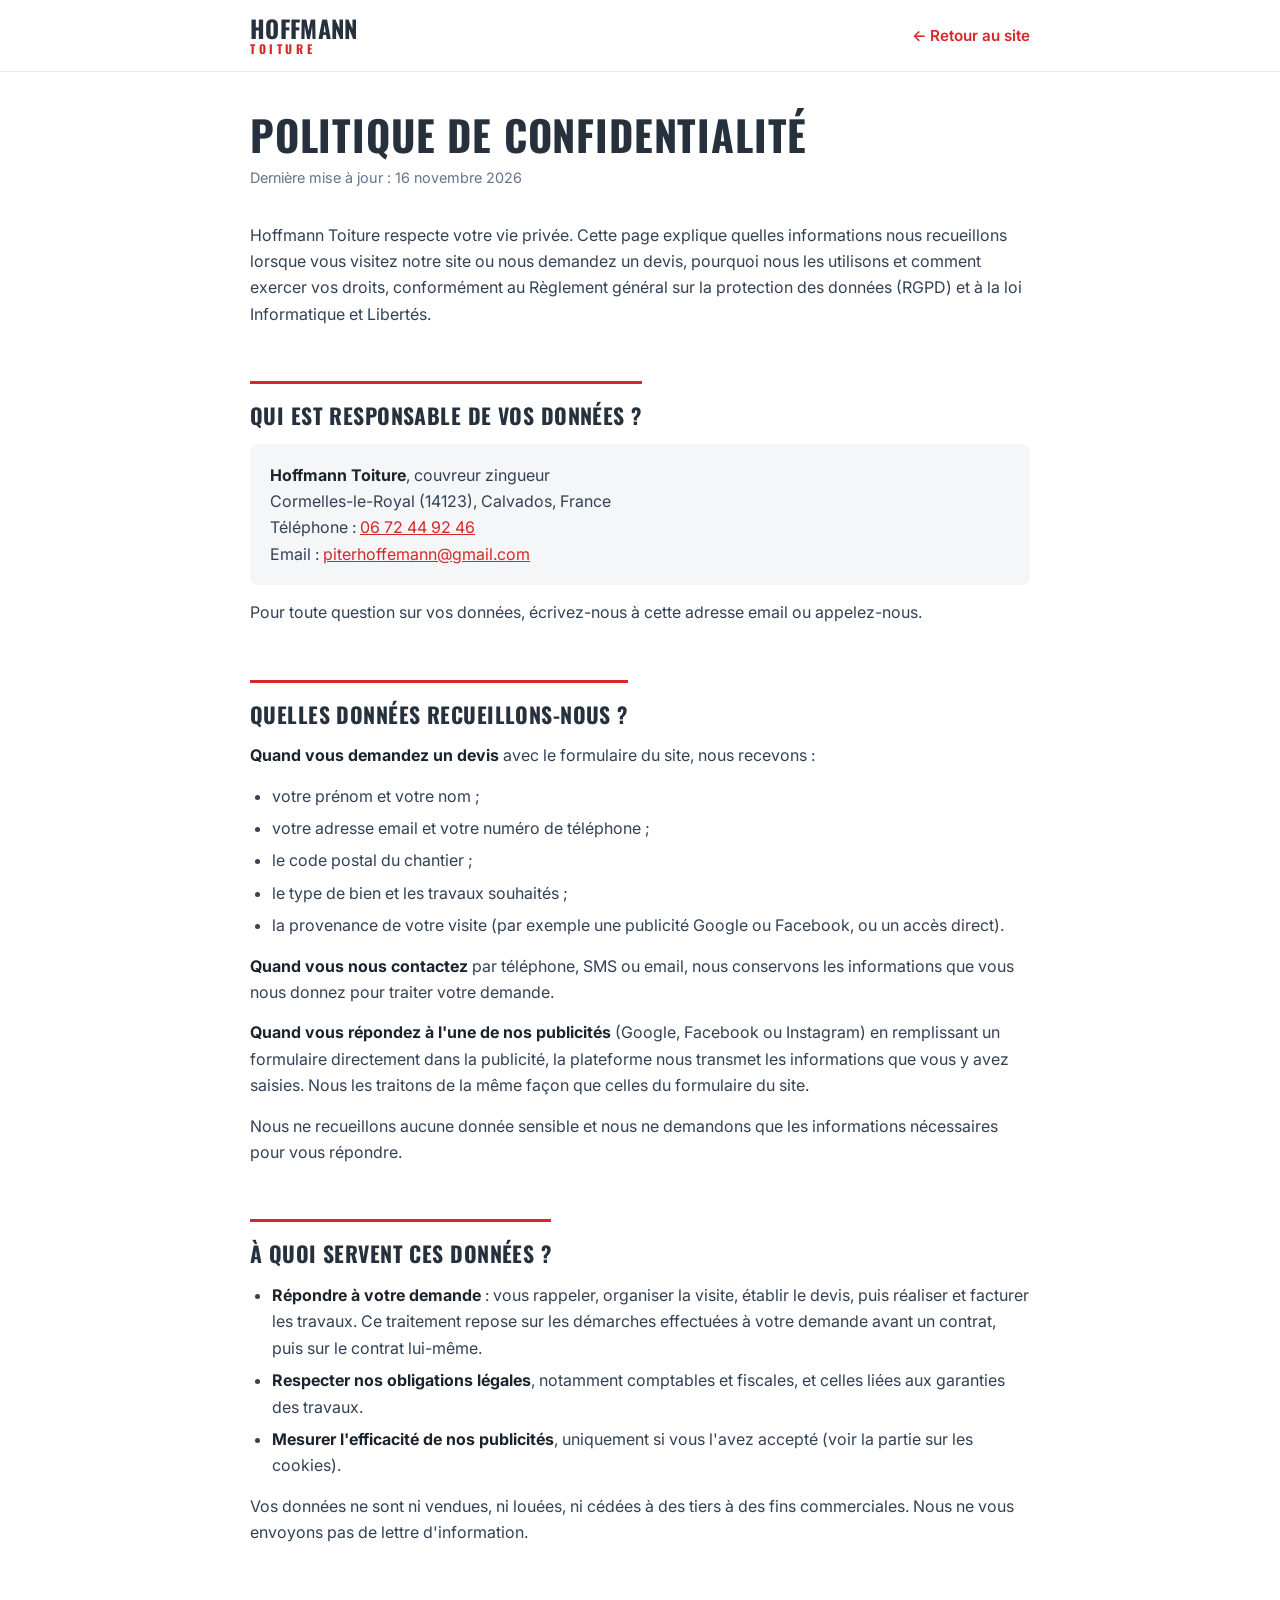
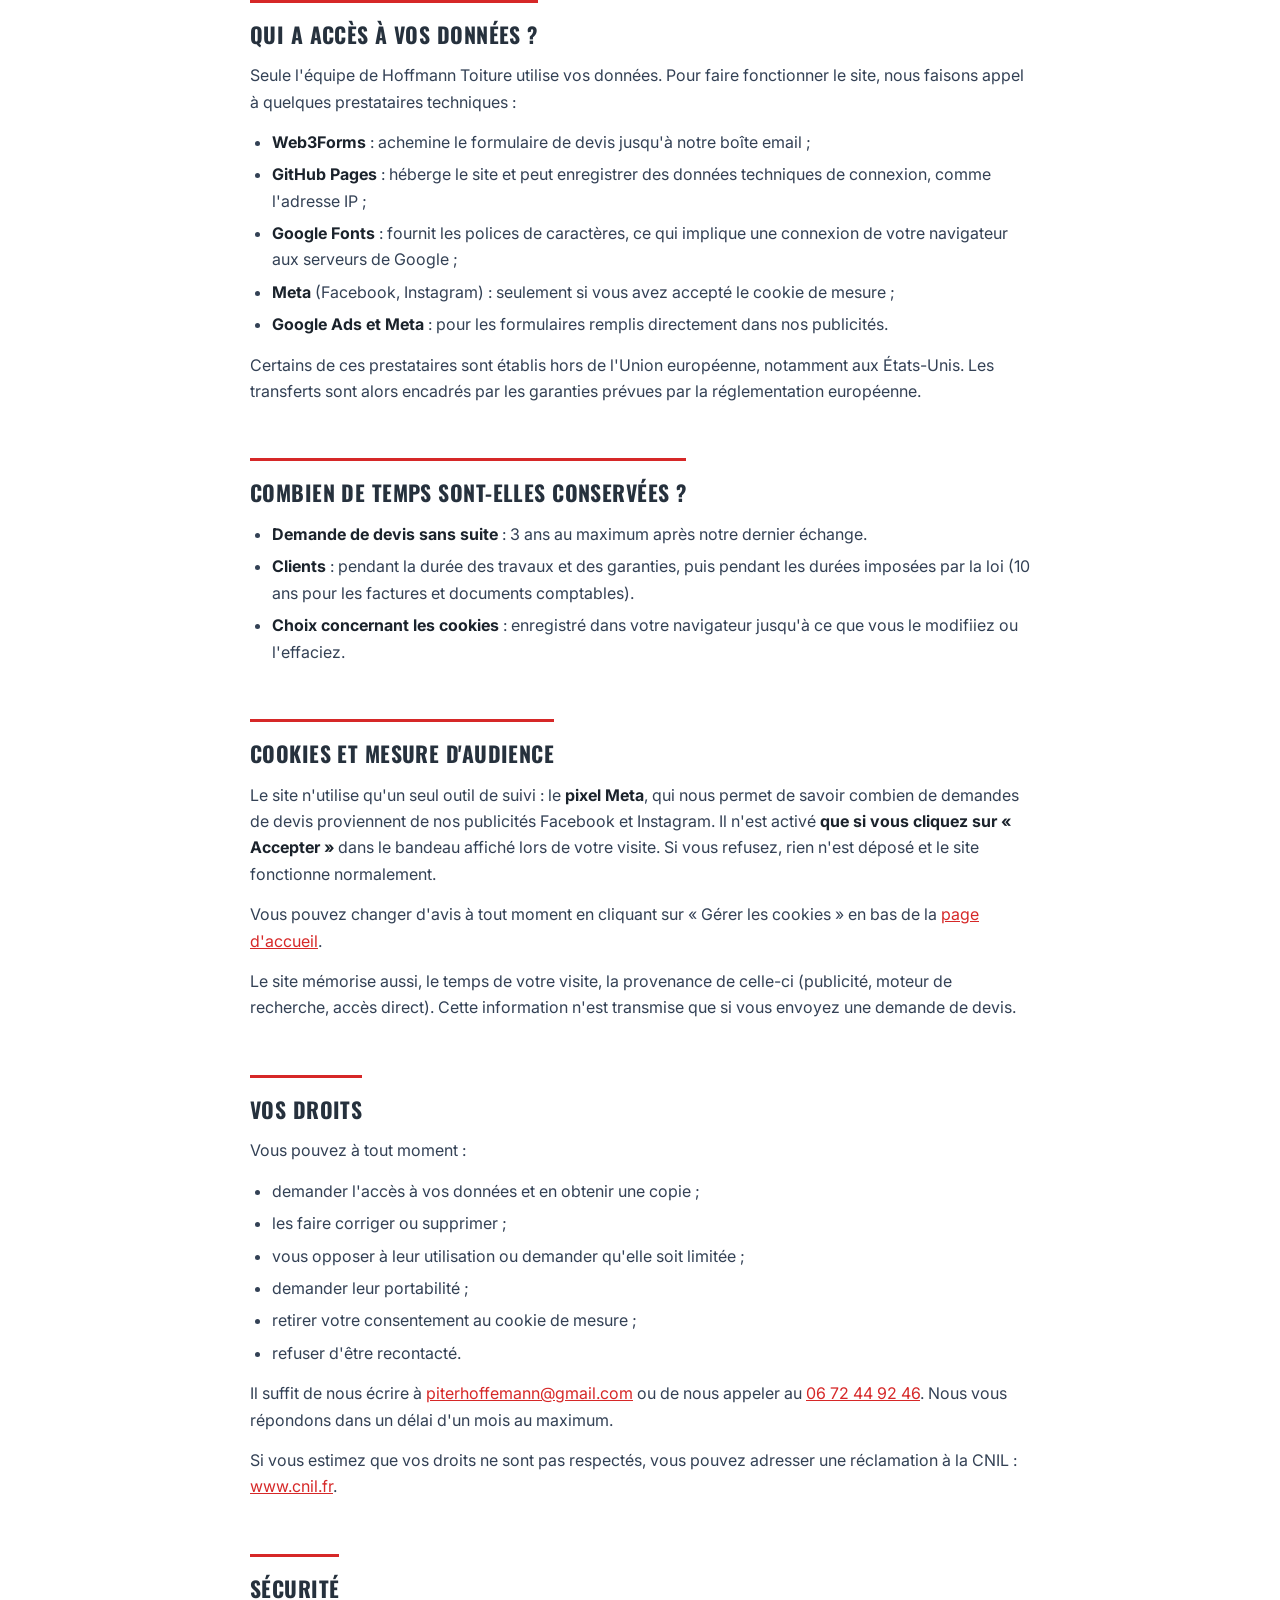
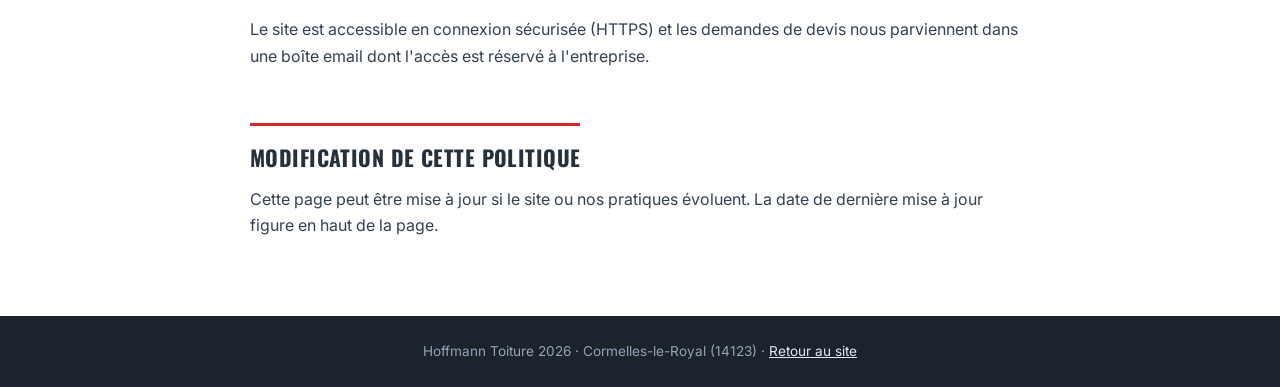
==== site-web/confidentialite.html @ 75715a3d "Ajout de la page Politique de confidentialité Nouvelle page site-web/confidentialite.html et liens d" ====
<!DOCTYPE html>
<html lang="fr">
<head>
<meta charset="utf-8"/>
<meta content="width=device-width, initial-scale=1.0" name="viewport"/>
<title>Politique de confidentialité - Hoffmann Toiture</title>
<meta name="description" content="Politique de confidentialité de Hoffmann Toiture, couvreur à Caen : données collectées, utilisation, durée de conservation et droits des personnes."/>
<link href="https://fonts.googleapis.com" rel="preconnect"/>
<link crossorigin="" href="https://fonts.gstatic.com" rel="preconnect"/>
<link href="https://fonts.googleapis.com/css2?family=Inter:wght@400;500;600;700&family=Oswald:wght@500;600;700&display=swap" rel="stylesheet"/>
<style>
  *, *::before, *::after { box-sizing: border-box; }
  body { margin: 0; font-family: 'Inter', system-ui, sans-serif; color: #334155; background: #fff; line-height: 1.65; -webkit-font-smoothing: antialiased; }
  a { color: #D62828; }
  a:hover { color: #B01F1F; }
  .condensed { font-family: 'Oswald', sans-serif; text-transform: uppercase; letter-spacing: 0.02em; }
  header { border-bottom: 1px solid #E2E8F0; }
  .bar { max-width: 820px; margin: 0 auto; padding: 16px 20px; display: flex; align-items: center; justify-content: space-between; gap: 16px; flex-wrap: wrap; }
  .logo { text-decoration: none; display: flex; flex-direction: column; line-height: 1; }
  .logo .name { font-size: 1.5rem; font-weight: 700; color: #26313D; }
  .logo .sub { font-size: .75rem; font-weight: 700; color: #D62828; letter-spacing: .3em; margin-top: 3px; }
  .back { font-weight: 600; font-size: .95rem; text-decoration: none; }
  .back:hover { text-decoration: underline; }
  main { max-width: 820px; margin: 0 auto; padding: 40px 20px 64px; }
  h1 { font-size: clamp(1.9rem, 5vw, 2.6rem); line-height: 1.1; color: #26313D; margin: 0 0 8px; }
  .updated { color: #64748B; font-size: .9rem; margin: 0 0 32px; }
  h2 { font-size: 1.35rem; color: #26313D; margin: 40px 0 10px; padding-top: 14px; border-top: 3px solid #D62828; display: inline-block; }
  p { margin: 0 0 14px; }
  ul { margin: 0 0 14px; padding-left: 22px; }
  li { margin-bottom: 6px; }
  strong { color: #1B232C; }
  .card { background: #F4F6F8; border-radius: 8px; padding: 18px 20px; margin: 0 0 14px; }
  .card p:last-child { margin-bottom: 0; }
  footer { background: #1B232C; color: #94A3B8; text-align: center; font-size: .85rem; padding: 24px 20px; }
  footer a { color: #E2E8F0; }
</style>
</head>
<body>

<header>
  <div class="bar">
    <a class="logo condensed" href="./" aria-label="Hoffmann Toiture, retour à l'accueil">
      <span class="name">Hoffmann</span>
      <span class="sub">Toiture</span>
    </a>
    <a class="back" href="./">← Retour au site</a>
  </div>
</header>

<main>
  <h1 class="condensed">Politique de confidentialité</h1>
  <p class="updated">Dernière mise à jour : 16 novembre 2026</p>

  <p>Hoffmann Toiture respecte votre vie privée. Cette page explique quelles informations nous recueillons lorsque vous visitez notre site ou nous demandez un devis, pourquoi nous les utilisons et comment exercer vos droits, conformément au Règlement général sur la protection des données (RGPD) et à la loi Informatique et Libertés.</p>

  <h2 class="condensed">Qui est responsable de vos données ?</h2>
  <div class="card">
    <p><strong>Hoffmann Toiture</strong>, couvreur zingueur<br/>
    Cormelles-le-Royal (14123), Calvados, France<br/>
    Téléphone : <a href="tel:0672449246">06 72 44 92 46</a><br/>
    Email : <a href="mailto:piterhoffemann@gmail.com">piterhoffemann@gmail.com</a></p>
  </div>
  <p>Pour toute question sur vos données, écrivez-nous à cette adresse email ou appelez-nous.</p>

  <h2 class="condensed">Quelles données recueillons-nous ?</h2>
  <p><strong>Quand vous demandez un devis</strong> avec le formulaire du site, nous recevons :</p>
  <ul>
    <li>votre prénom et votre nom ;</li>
    <li>votre adresse email et votre numéro de téléphone ;</li>
    <li>le code postal du chantier ;</li>
    <li>le type de bien et les travaux souhaités ;</li>
    <li>la provenance de votre visite (par exemple une publicité Google ou Facebook, ou un accès direct).</li>
  </ul>
  <p><strong>Quand vous nous contactez</strong> par téléphone, SMS ou email, nous conservons les informations que vous nous donnez pour traiter votre demande.</p>
  <p><strong>Quand vous répondez à l'une de nos publicités</strong> (Google, Facebook ou Instagram) en remplissant un formulaire directement dans la publicité, la plateforme nous transmet les informations que vous y avez saisies. Nous les traitons de la même façon que celles du formulaire du site.</p>
  <p>Nous ne recueillons aucune donnée sensible et nous ne demandons que les informations nécessaires pour vous répondre.</p>

  <h2 class="condensed">À quoi servent ces données ?</h2>
  <ul>
    <li><strong>Répondre à votre demande</strong> : vous rappeler, organiser la visite, établir le devis, puis réaliser et facturer les travaux. Ce traitement repose sur les démarches effectuées à votre demande avant un contrat, puis sur le contrat lui-même.</li>
    <li><strong>Respecter nos obligations légales</strong>, notamment comptables et fiscales, et celles liées aux garanties des travaux.</li>
    <li><strong>Mesurer l'efficacité de nos publicités</strong>, uniquement si vous l'avez accepté (voir la partie sur les cookies).</li>
  </ul>
  <p>Vos données ne sont ni vendues, ni louées, ni cédées à des tiers à des fins commerciales. Nous ne vous envoyons pas de lettre d'information.</p>

  <h2 class="condensed">Qui a accès à vos données ?</h2>
  <p>Seule l'équipe de Hoffmann Toiture utilise vos données. Pour faire fonctionner le site, nous faisons appel à quelques prestataires techniques :</p>
  <ul>
    <li><strong>Web3Forms</strong> : achemine le formulaire de devis jusqu'à notre boîte email ;</li>
    <li><strong>GitHub Pages</strong> : héberge le site et peut enregistrer des données techniques de connexion, comme l'adresse IP ;</li>
    <li><strong>Google Fonts</strong> : fournit les polices de caractères, ce qui implique une connexion de votre navigateur aux serveurs de Google ;</li>
    <li><strong>Meta</strong> (Facebook, Instagram) : seulement si vous avez accepté le cookie de mesure ;</li>
    <li><strong>Google Ads et Meta</strong> : pour les formulaires remplis directement dans nos publicités.</li>
  </ul>
  <p>Certains de ces prestataires sont établis hors de l'Union européenne, notamment aux États-Unis. Les transferts sont alors encadrés par les garanties prévues par la réglementation européenne.</p>

  <h2 class="condensed">Combien de temps sont-elles conservées ?</h2>
  <ul>
    <li><strong>Demande de devis sans suite</strong> : 3 ans au maximum après notre dernier échange.</li>
    <li><strong>Clients</strong> : pendant la durée des travaux et des garanties, puis pendant les durées imposées par la loi (10 ans pour les factures et documents comptables).</li>
    <li><strong>Choix concernant les cookies</strong> : enregistré dans votre navigateur jusqu'à ce que vous le modifiiez ou l'effaciez.</li>
  </ul>

  <h2 class="condensed">Cookies et mesure d'audience</h2>
  <p>Le site n'utilise qu'un seul outil de suivi : le <strong>pixel Meta</strong>, qui nous permet de savoir combien de demandes de devis proviennent de nos publicités Facebook et Instagram. Il n'est activé <strong>que si vous cliquez sur « Accepter »</strong> dans le bandeau affiché lors de votre visite. Si vous refusez, rien n'est déposé et le site fonctionne normalement.</p>
  <p>Vous pouvez changer d'avis à tout moment en cliquant sur « Gérer les cookies » en bas de la <a href="./">page d'accueil</a>.</p>
  <p>Le site mémorise aussi, le temps de votre visite, la provenance de celle-ci (publicité, moteur de recherche, accès direct). Cette information n'est transmise que si vous envoyez une demande de devis.</p>

  <h2 class="condensed">Vos droits</h2>
  <p>Vous pouvez à tout moment :</p>
  <ul>
    <li>demander l'accès à vos données et en obtenir une copie ;</li>
    <li>les faire corriger ou supprimer ;</li>
    <li>vous opposer à leur utilisation ou demander qu'elle soit limitée ;</li>
    <li>demander leur portabilité ;</li>
    <li>retirer votre consentement au cookie de mesure ;</li>
    <li>refuser d'être recontacté.</li>
  </ul>
  <p>Il suffit de nous écrire à <a href="mailto:piterhoffemann@gmail.com">piterhoffemann@gmail.com</a> ou de nous appeler au <a href="tel:0672449246">06 72 44 92 46</a>. Nous vous répondons dans un délai d'un mois au maximum.</p>
  <p>Si vous estimez que vos droits ne sont pas respectés, vous pouvez adresser une réclamation à la CNIL : <a href="https://www.cnil.fr" rel="noopener" target="_blank">www.cnil.fr</a>.</p>

  <h2 class="condensed">Sécurité</h2>
  <p>Le site est accessible en connexion sécurisée (HTTPS) et les demandes de devis nous parviennent dans une boîte email dont l'accès est réservé à l'entreprise.</p>

  <h2 class="condensed">Modification de cette politique</h2>
  <p>Cette page peut être mise à jour si le site ou nos pratiques évoluent. La date de dernière mise à jour figure en haut de la page.</p>
</main>

<footer>
  <p style="margin:0">Hoffmann Toiture 2026 · Cormelles-le-Royal (14123) · <a href="./">Retour au site</a></p>
</footer>

</body>
</html>
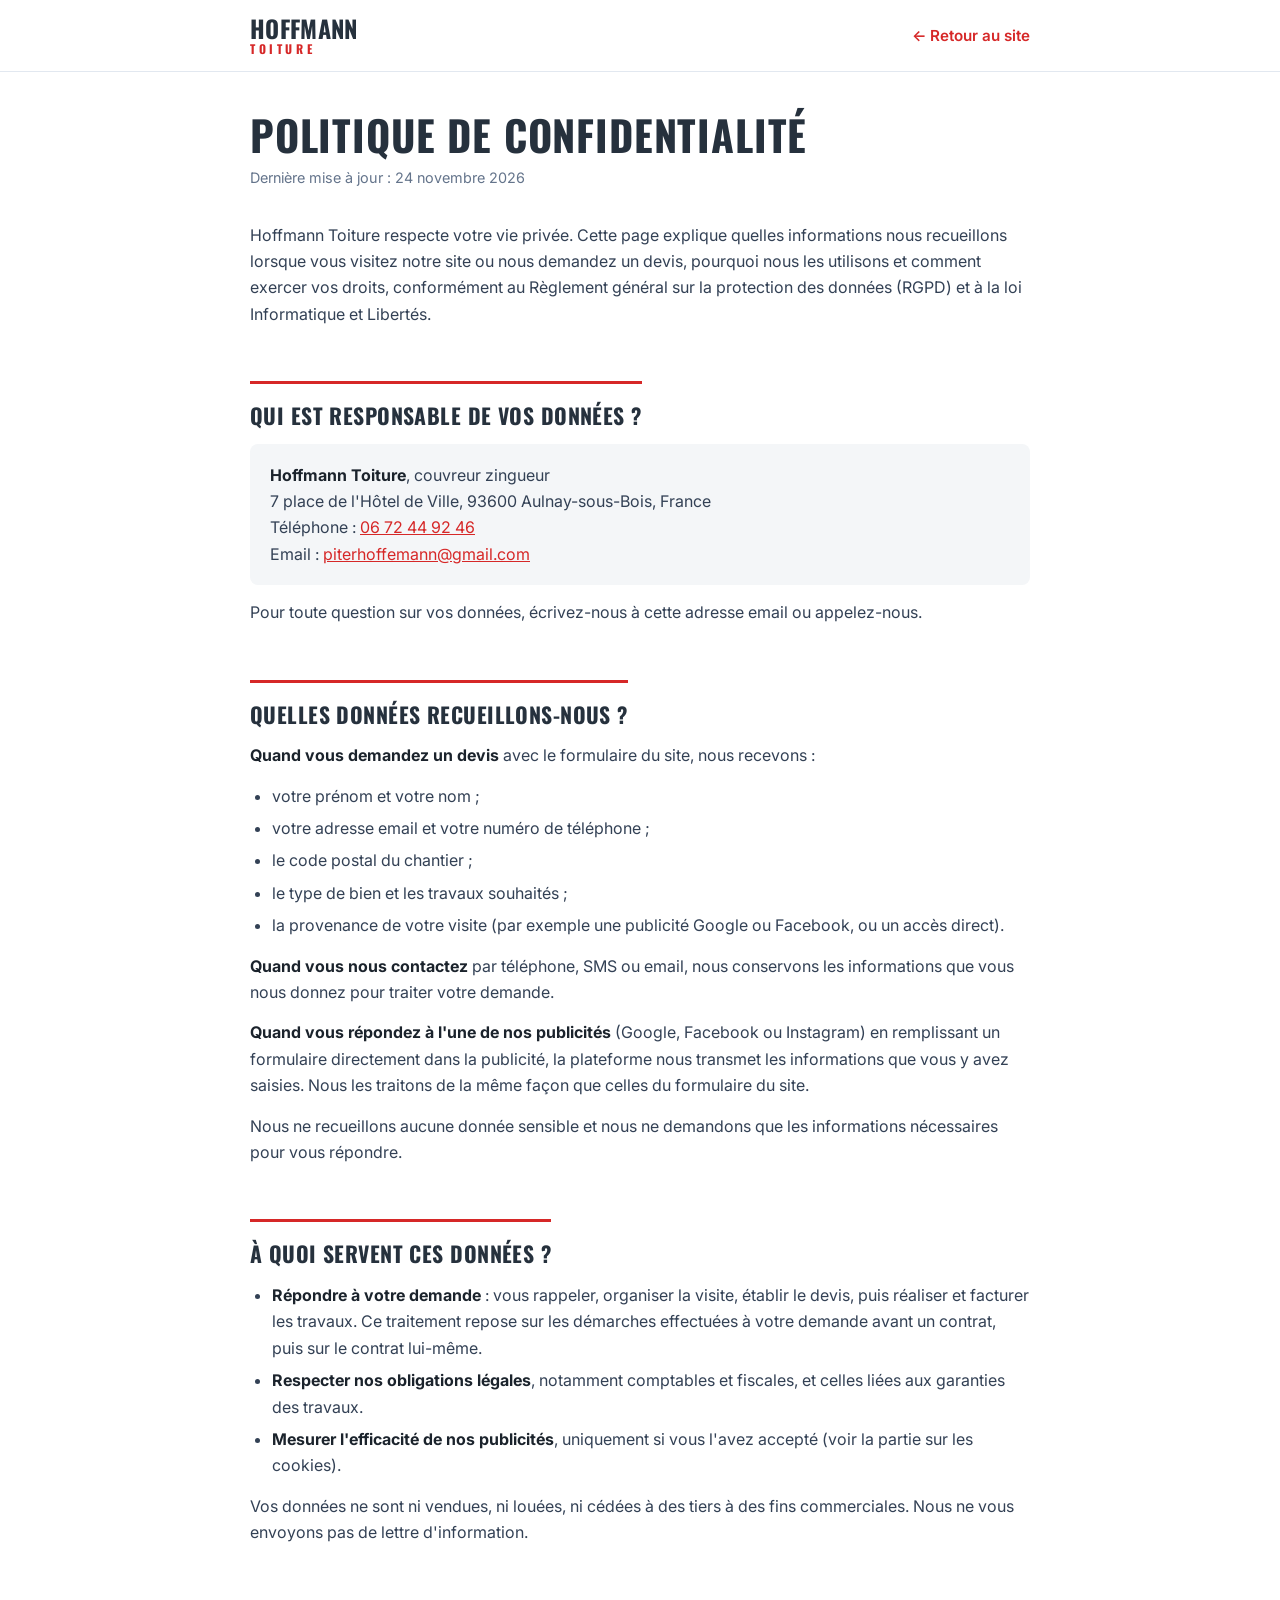
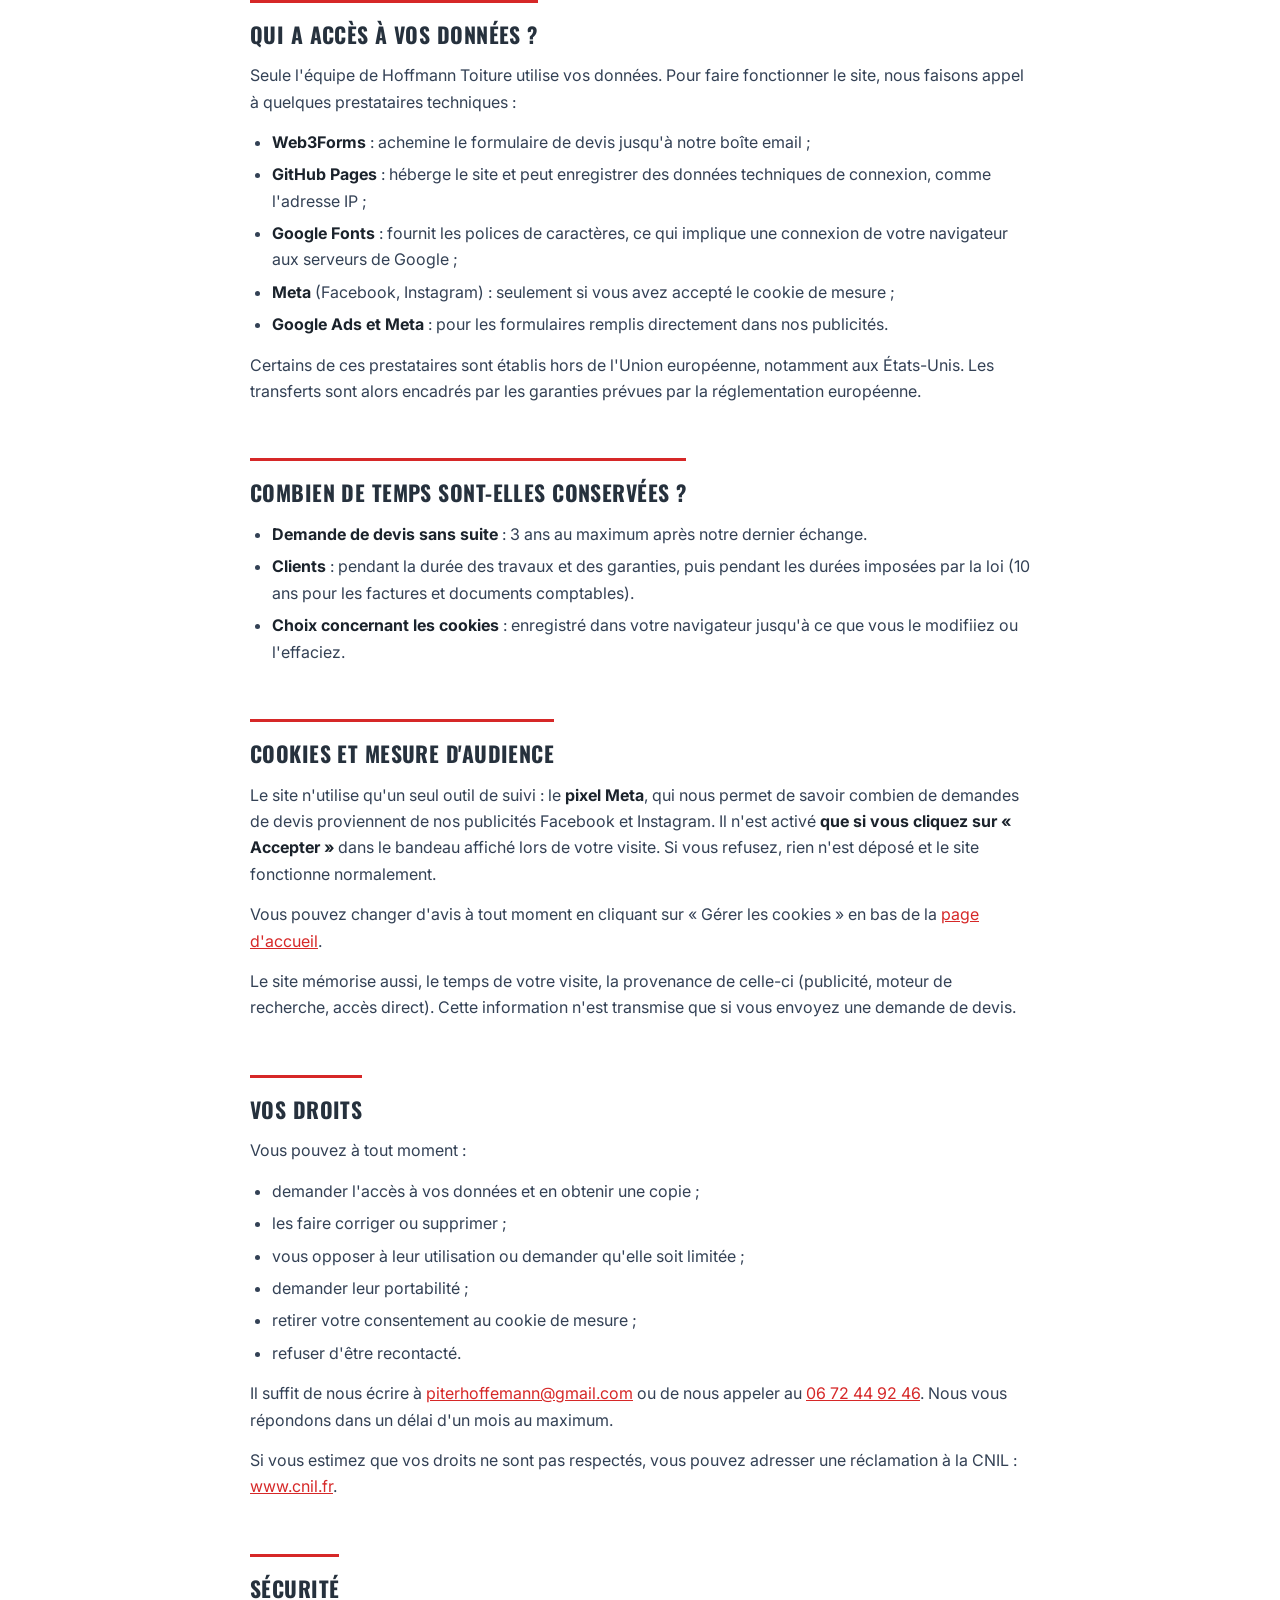
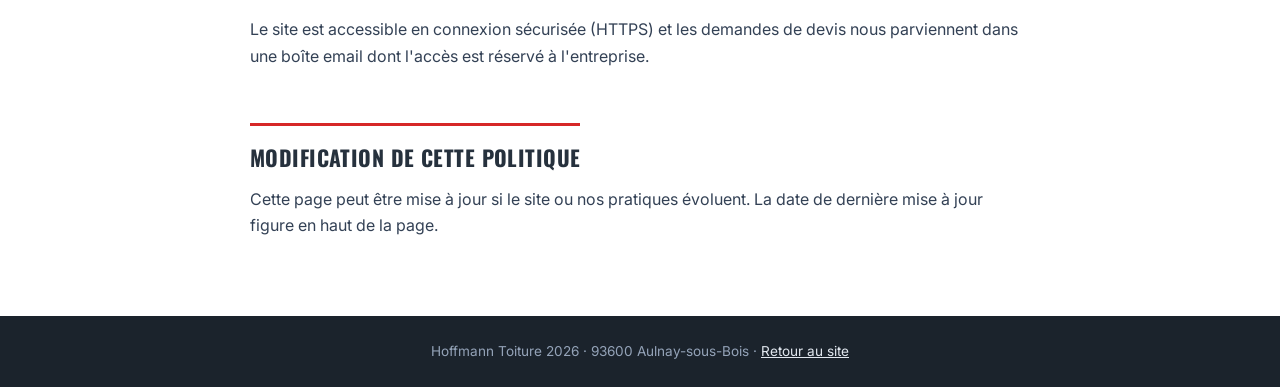
==== commit d688a8ba: "Nouvelle adresse : Aulnay-sous-Bois, zone d'intervention 30 km Co-Authored-By: Claude Opus 5.5 <nore" ====
--- a/site-web/confidentialite.html
+++ b/site-web/confidentialite.html
@@ -4,7 +4,7 @@
 <meta charset="utf-8"/>
 <meta content="width=device-width, initial-scale=1.0" name="viewport"/>
 <title>Politique de confidentialité - Hoffmann Toiture</title>
-<meta name="description" content="Politique de confidentialité de Hoffmann Toiture, couvreur à Caen : données collectées, utilisation, durée de conservation et droits des personnes."/>
+<meta name="description" content="Politique de confidentialité de Hoffmann Toiture, couvreur à Aulnay-sous-Bois : données collectées, utilisation, durée de conservation et droits des personnes."/>
 <link href="https://fonts.googleapis.com" rel="preconnect"/>
 <link crossorigin="" href="https://fonts.gstatic.com" rel="preconnect"/>
 <link href="https://fonts.googleapis.com/css2?family=Inter:wght@400;500;600;700&family=Oswald:wght@500;600;700&display=swap" rel="stylesheet"/>
@@ -49,14 +49,14 @@
 
 <main>
   <h1 class="condensed">Politique de confidentialité</h1>
-  <p class="updated">Dernière mise à jour : 16 novembre 2026</p>
+  <p class="updated">Dernière mise à jour : 24 novembre 2026</p>
 
   <p>Hoffmann Toiture respecte votre vie privée. Cette page explique quelles informations nous recueillons lorsque vous visitez notre site ou nous demandez un devis, pourquoi nous les utilisons et comment exercer vos droits, conformément au Règlement général sur la protection des données (RGPD) et à la loi Informatique et Libertés.</p>
 
   <h2 class="condensed">Qui est responsable de vos données ?</h2>
   <div class="card">
     <p><strong>Hoffmann Toiture</strong>, couvreur zingueur<br/>
-    Cormelles-le-Royal (14123), Calvados, France<br/>
+    7 place de l'Hôtel de Ville, 93600 Aulnay-sous-Bois, France<br/>
     Téléphone : <a href="tel:0672449246">06 72 44 92 46</a><br/>
     Email : <a href="mailto:piterhoffemann@gmail.com">piterhoffemann@gmail.com</a></p>
   </div>
@@ -127,7 +127,7 @@
 </main>
 
 <footer>
-  <p style="margin:0">Hoffmann Toiture 2026 · Cormelles-le-Royal (14123) · <a href="./">Retour au site</a></p>
+  <p style="margin:0">Hoffmann Toiture 2026 · 93600 Aulnay-sous-Bois · <a href="./">Retour au site</a></p>
 </footer>
 
 </body>
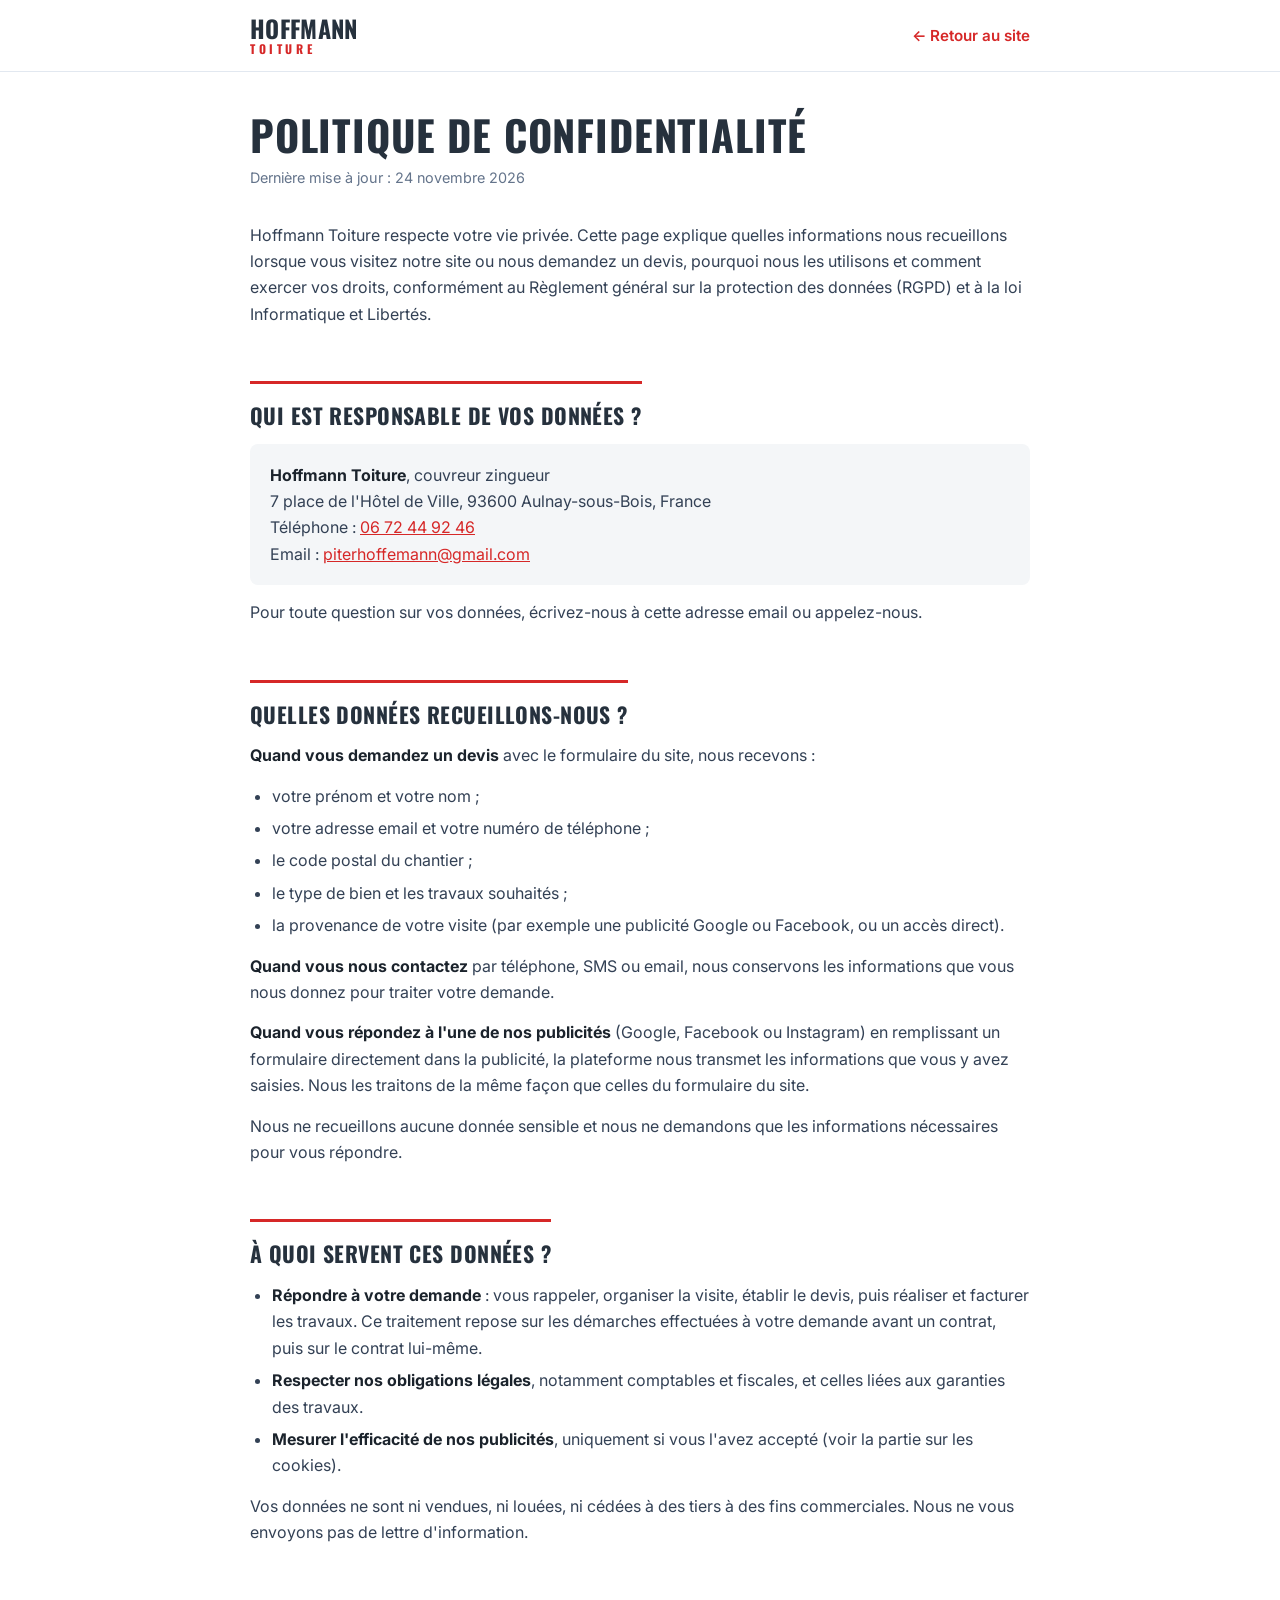
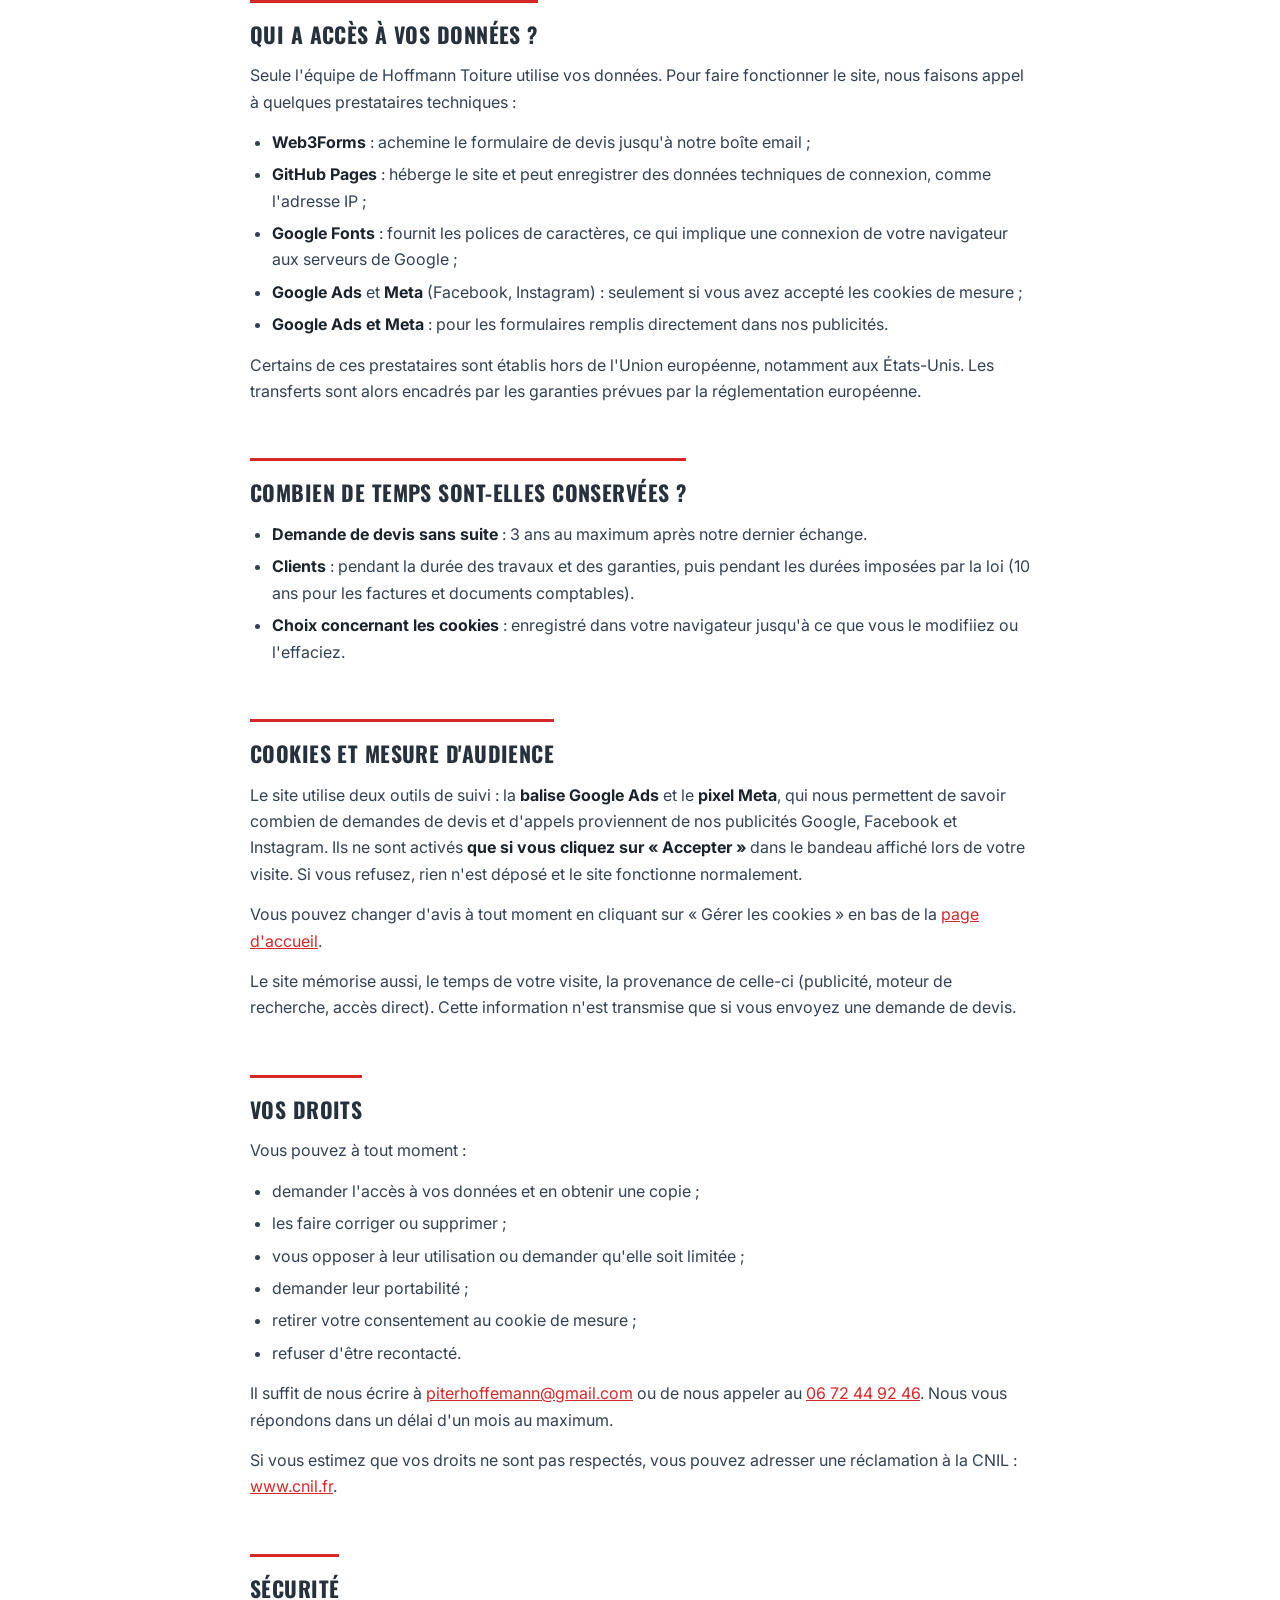
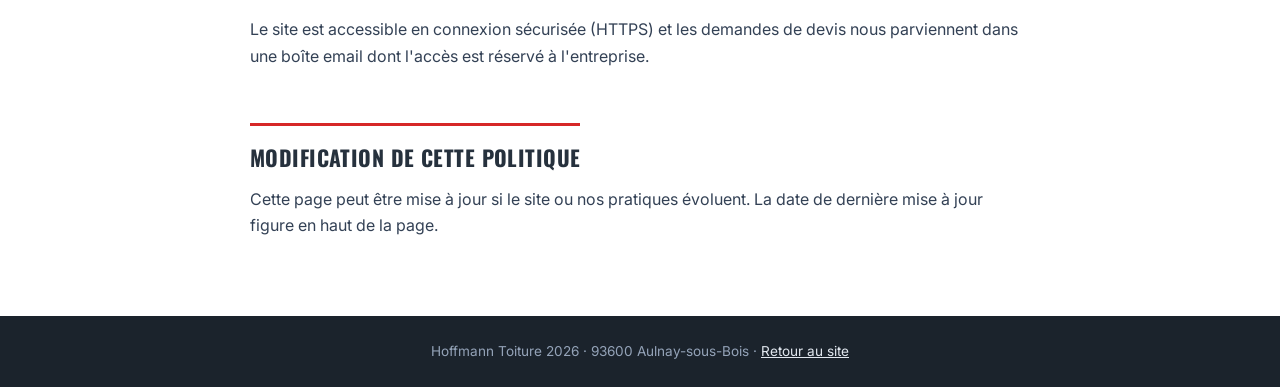
==== commit eb3acdf4: "Suivi des conversions Google Ads (demande de devis) avec accord cookies Co-Authored-By: Claude Opus " ====
--- a/site-web/confidentialite.html
+++ b/site-web/confidentialite.html
@@ -89,7 +89,7 @@
     <li><strong>Web3Forms</strong> : achemine le formulaire de devis jusqu'à notre boîte email ;</li>
     <li><strong>GitHub Pages</strong> : héberge le site et peut enregistrer des données techniques de connexion, comme l'adresse IP ;</li>
     <li><strong>Google Fonts</strong> : fournit les polices de caractères, ce qui implique une connexion de votre navigateur aux serveurs de Google ;</li>
-    <li><strong>Meta</strong> (Facebook, Instagram) : seulement si vous avez accepté le cookie de mesure ;</li>
+    <li><strong>Google Ads</strong> et <strong>Meta</strong> (Facebook, Instagram) : seulement si vous avez accepté les cookies de mesure ;</li>
     <li><strong>Google Ads et Meta</strong> : pour les formulaires remplis directement dans nos publicités.</li>
   </ul>
   <p>Certains de ces prestataires sont établis hors de l'Union européenne, notamment aux États-Unis. Les transferts sont alors encadrés par les garanties prévues par la réglementation européenne.</p>
@@ -102,7 +102,7 @@
   </ul>
 
   <h2 class="condensed">Cookies et mesure d'audience</h2>
-  <p>Le site n'utilise qu'un seul outil de suivi : le <strong>pixel Meta</strong>, qui nous permet de savoir combien de demandes de devis proviennent de nos publicités Facebook et Instagram. Il n'est activé <strong>que si vous cliquez sur « Accepter »</strong> dans le bandeau affiché lors de votre visite. Si vous refusez, rien n'est déposé et le site fonctionne normalement.</p>
+  <p>Le site utilise deux outils de suivi : la <strong>balise Google Ads</strong> et le <strong>pixel Meta</strong>, qui nous permettent de savoir combien de demandes de devis et d'appels proviennent de nos publicités Google, Facebook et Instagram. Ils ne sont activés <strong>que si vous cliquez sur « Accepter »</strong> dans le bandeau affiché lors de votre visite. Si vous refusez, rien n'est déposé et le site fonctionne normalement.</p>
   <p>Vous pouvez changer d'avis à tout moment en cliquant sur « Gérer les cookies » en bas de la <a href="./">page d'accueil</a>.</p>
   <p>Le site mémorise aussi, le temps de votre visite, la provenance de celle-ci (publicité, moteur de recherche, accès direct). Cette information n'est transmise que si vous envoyez une demande de devis.</p>
 
